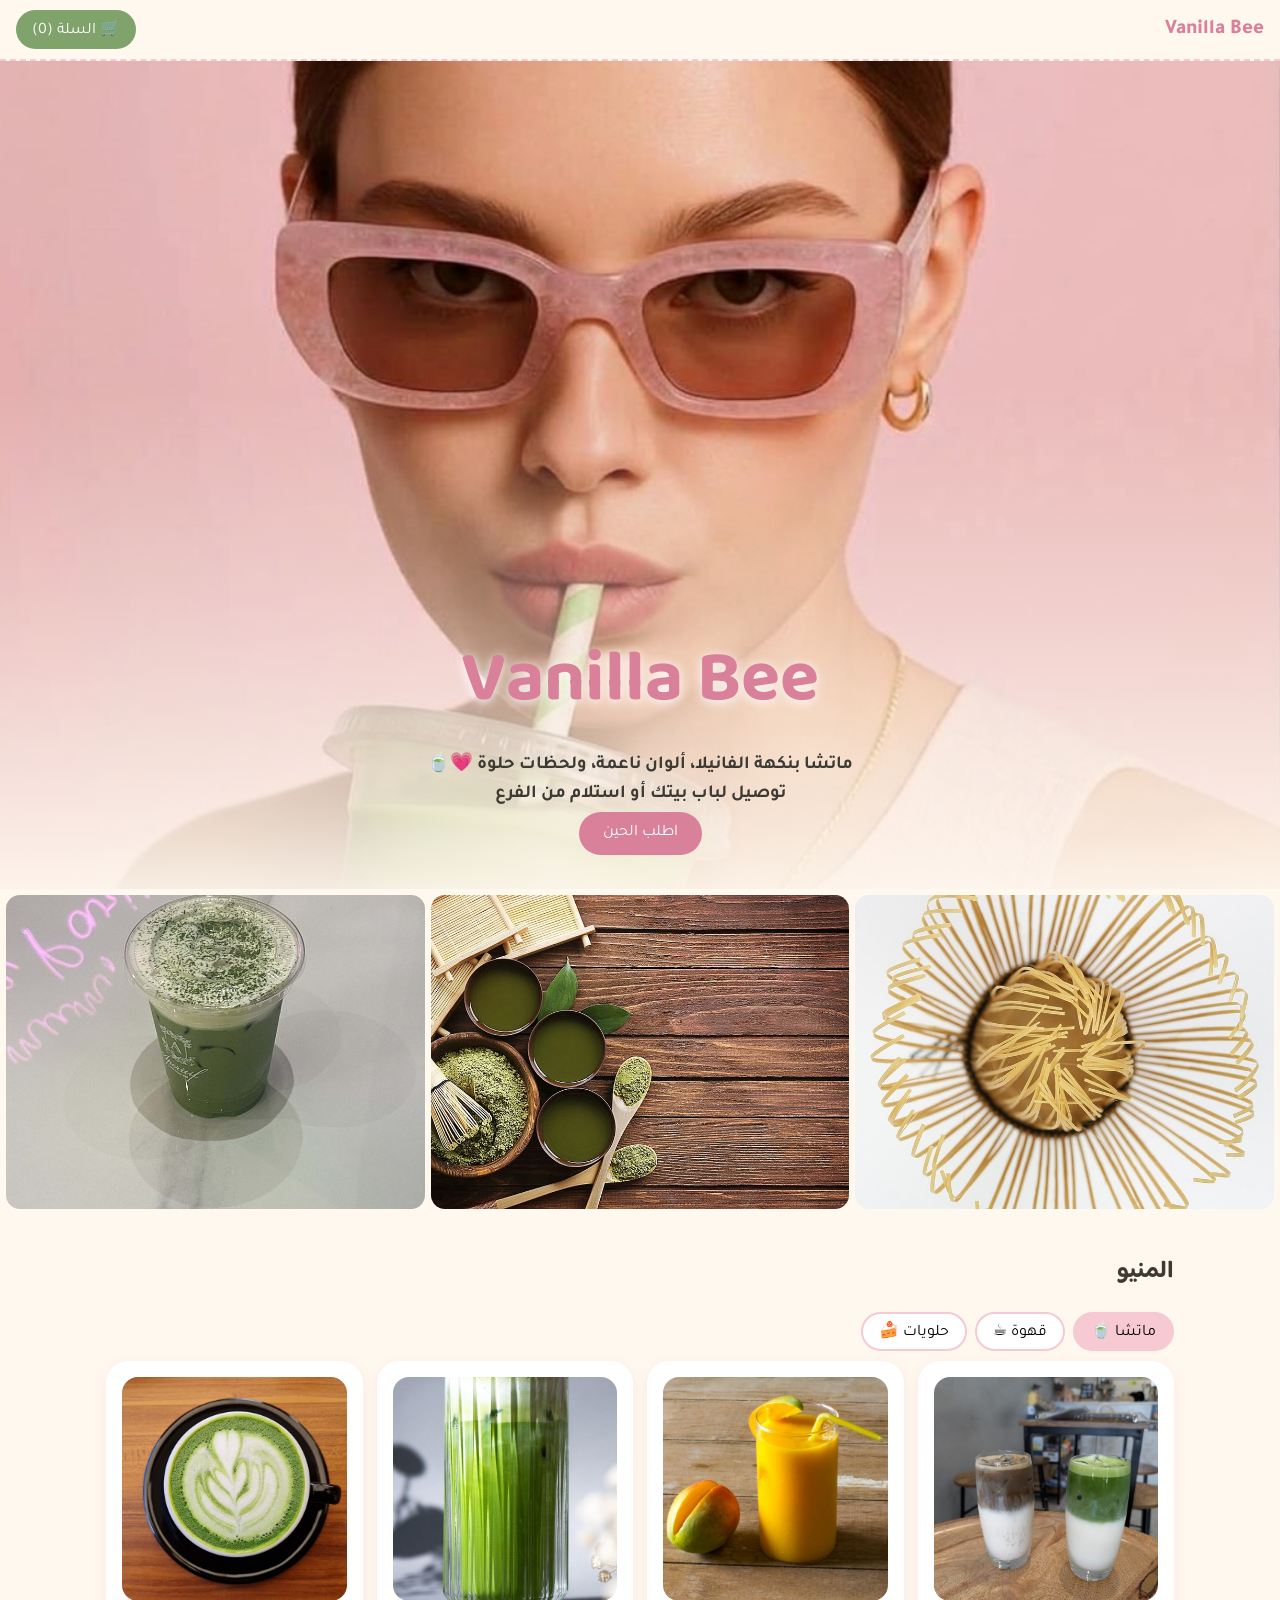
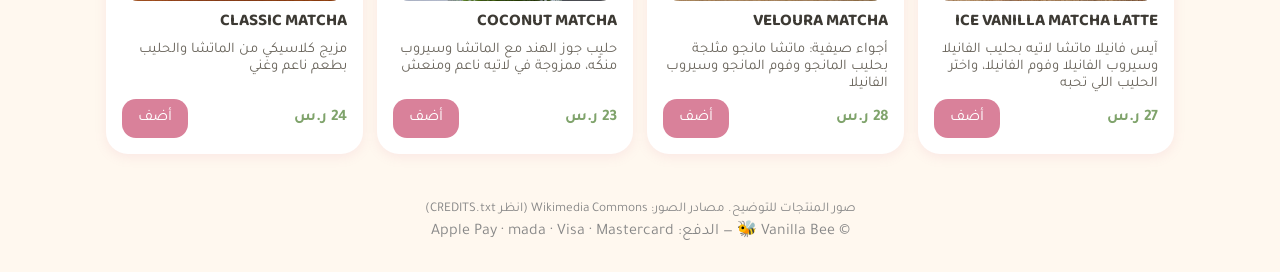
==== index.html @ fd29e679 "Fix: keep checkout fields on payment toggle, persist checkout, cache-busting, token default" ====
<!doctype html><html lang="ar" dir="rtl"><head><meta charset="utf-8"><meta name="viewport" content="width=device-width,initial-scale=1">
<title>Vanilla Bee | فانيلا بي</title>
<link rel="preconnect" href="https://fonts.googleapis.com"><link href="https://fonts.googleapis.com/css2?family=Baloo+Bhaijaan+2:wght@600;800&family=Tajawal:wght@400;700&display=swap" rel="stylesheet">
<link rel="stylesheet" href="https://cdn.moyasar.com/mpf/1.14.0/moyasar.css">
<link rel="stylesheet" href="style.css?v=202610152013"></head><body>
<header class="top"><div class="logo">Vanilla Bee</div><button class="cartbtn" id="openCart">🛒 السلة (<span id="cartCount">0</span>)</button></header>
<section class="hero"><div class="herotxt"><h1>Vanilla Bee</h1><p>ماتشا بنكهة الفانيلا، ألوان ناعمة، ولحظات حلوة 💗🍵</p><p>توصيل لباب بيتك أو استلام من الفرع</p><a class="cta" href="#menu">اطلب الحين</a></div></section>
<section class="strip"><img src="assets/gallery1.jpg" alt="مخفقة الماتشا"><img src="assets/gallery2.jpg" alt="ماتشا"><img src="assets/gallery3.jpg" alt="ماتشا لاتيه"></section>
<main id="menu"><h2>المنيو</h2><div class="tabs" id="tabs"></div><div class="grid" id="grid"></div></main>
<footer><small>صور المنتجات للتوضيح. مصادر الصور: Wikimedia Commons (انظر CREDITS.txt)</small><br>© Vanilla Bee 🐝 — الدفع: Apple Pay · mada · Visa · Mastercard</footer>

<div class="overlay" id="itemModal"><div class="sheet" id="itemSheet"></div></div>
<div class="overlay" id="cartModal"><div class="sheet" id="cartSheet"></div></div>
<script src="config.js?v=202610152013"></script><script src="menu.js?v=202610152013"></script>
<script src="https://cdn.moyasar.com/mpf/1.14.0/moyasar.js"></script>
<script src="app.js?v=202610152013"></script></body></html>
---- style.css ----
:root{--pink:#f6c9d3;--pink2:#fbe4ea;--rose:#d9819a;--matcha:#7fa36b;--matcha2:#dfead2;--cream:#fff8ef;--ink:#3d3a34}
*{box-sizing:border-box}body{margin:0;font-family:"Tajawal",system-ui,sans-serif;background:var(--cream);color:var(--ink)}
h1,h2,h3{font-family:"Baloo Bhaijaan 2","Tajawal",sans-serif}
header.top{position:sticky;top:0;z-index:20;background:#fff8efe6;backdrop-filter:blur(6px);display:flex;justify-content:space-between;align-items:center;padding:10px 16px;border-bottom:2px dashed var(--pink)}
.logo{font-weight:800;font-size:1.3rem;color:var(--rose);direction:ltr}
.cartbtn{background:var(--matcha);color:#fff;border:0;border-radius:99px;padding:8px 16px;font:inherit;cursor:pointer}
.hero{display:grid;gap:20px;padding:28px 16px;background:linear-gradient(160deg,var(--pink2),var(--matcha2))}
.hero h1{font-size:2.6rem;margin:0;color:var(--rose);direction:ltr;text-align:right}.hero p{font-size:1.15rem}
.hero .cta{display:inline-block;background:var(--rose);color:#fff;padding:12px 24px;border-radius:99px;text-decoration:none}
.gallery{display:grid;grid-template-columns:repeat(3,1fr);gap:8px}.gallery img{width:100%;aspect-ratio:3/4;object-fit:cover;border-radius:18px;border:3px solid #fff;box-shadow:0 4px 14px #0001}
.gallery img:first-child{grid-column:span 2;grid-row:span 2;aspect-ratio:auto;height:100%}
@media(min-width:860px){.hero{grid-template-columns:1fr 1.1fr;align-items:center;padding:60px 6vw}.hero h1{font-size:4rem}}
main{padding:16px;max-width:1100px;margin:auto}
.tabs{display:flex;gap:8px;overflow:auto;margin:10px 0}.tabs button{border:2px solid var(--pink);background:#fff;border-radius:99px;padding:6px 16px;font:inherit;cursor:pointer}.tabs button.on{background:var(--pink)}
.grid{display:grid;gap:14px;grid-template-columns:repeat(auto-fill,minmax(240px,1fr))}
.card{background:#fff;border-radius:22px;padding:16px;box-shadow:0 3px 12px #d9819a22;display:flex;flex-direction:column;gap:6px}
.card .em{font-size:2.4rem}.card h3{margin:0;direction:ltr;text-align:right;font-size:1.05rem}.card p{margin:0;font-size:.92rem;flex:1;color:#6b665d}
.row{display:flex;justify-content:space-between;align-items:center}.price{font-weight:700;color:var(--matcha)}
.btn{background:var(--rose);color:#fff;border:0;border-radius:14px;padding:10px 16px;font:inherit;cursor:pointer}.btn:disabled{opacity:.45;cursor:not-allowed}
.btn.g{background:var(--matcha)}.btn.ghost{background:#fff;color:var(--ink);border:1px solid #ccc}
.overlay{position:fixed;inset:0;background:#0006;display:none;z-index:50;align-items:flex-end;justify-content:center}.overlay.open{display:flex}
.sheet{background:var(--cream);width:100%;max-width:560px;max-height:92vh;overflow:auto;border-radius:24px 24px 0 0;padding:18px}
@media(min-width:600px){.overlay{align-items:center}.sheet{border-radius:24px}}
fieldset{border:1px solid var(--pink);border-radius:14px;margin:10px 0}legend{font-weight:700}.req{color:#c33;font-size:.85rem}
label.opt{display:flex;gap:8px;padding:5px 0;cursor:pointer}
input[type=text],input[type=tel],textarea,select{width:100%;padding:10px;border:1px solid #ddd;border-radius:10px;font:inherit;margin:4px 0 10px}
.err{color:#c33;font-size:.85rem;min-height:1em}
.ci{border-bottom:1px dashed #ddd;padding:8px 0}.ci small{color:#777;display:block}.qty button{width:30px;height:30px;border-radius:50%;border:1px solid var(--rose);background:#fff;cursor:pointer}
.notice{background:#fff3cd;border:1px solid #f0d58c;padding:10px;border-radius:10px;font-size:.9rem;margin:8px 0}
.paybadges{display:flex;gap:8px;flex-wrap:wrap;margin:6px 0}.paybadges span{background:#fff;border:1px solid #ddd;border-radius:8px;padding:4px 10px;font-size:.85rem;direction:ltr}
footer{text-align:center;padding:30px;color:#888}.bee{display:inline-block;animation:fly 3s ease-in-out infinite}@keyframes fly{50%{transform:translate(-8px,-6px) rotate(-8deg)}}
.pimg{width:100%;aspect-ratio:1;object-fit:cover;border-radius:16px}

.hero{position:relative;display:flex!important;align-items:flex-end;min-height:88vh;padding:0!important;background:#f3bfc8 url(assets/hero.jpg) center 30%/cover no-repeat}
.hero:after{content:"";position:absolute;inset:0;background:linear-gradient(to top,#fff8efee 0%,#fff8ef55 35%,transparent 60%)}
.herotxt{position:relative;z-index:1;padding:24px 20px 34px;width:100%;text-align:center}
.herotxt h1{text-align:center!important;font-size:3rem;text-shadow:0 2px 12px #fff}.herotxt p{margin:6px 0;font-weight:700}
@media(min-width:860px){.hero{min-height:92vh;background-position:center 25%}.herotxt h1{font-size:4.5rem!important}}
.strip{display:grid;grid-template-columns:repeat(3,1fr);gap:6px;padding:6px}.strip img{width:100%;aspect-ratio:4/3;object-fit:cover;border-radius:14px}
.state-accepted{background:#dfead2;border-color:#7fa36b}.state-rejected{background:#f8d0d0;border-color:#d98b8b}
.paylabel{font-weight:700;margin:12px 0 6px}
.paytoggle{display:grid;grid-template-columns:1fr 1fr;gap:6px;background:#fff;border:1px solid var(--pink);border-radius:16px;padding:4px}
.paytoggle button{border:0;background:transparent;border-radius:12px;padding:12px 6px;font:inherit;font-weight:700;color:var(--ink);cursor:pointer}
.paytoggle button.on{background:var(--matcha);color:#fff}
[hidden]{display:none!important}
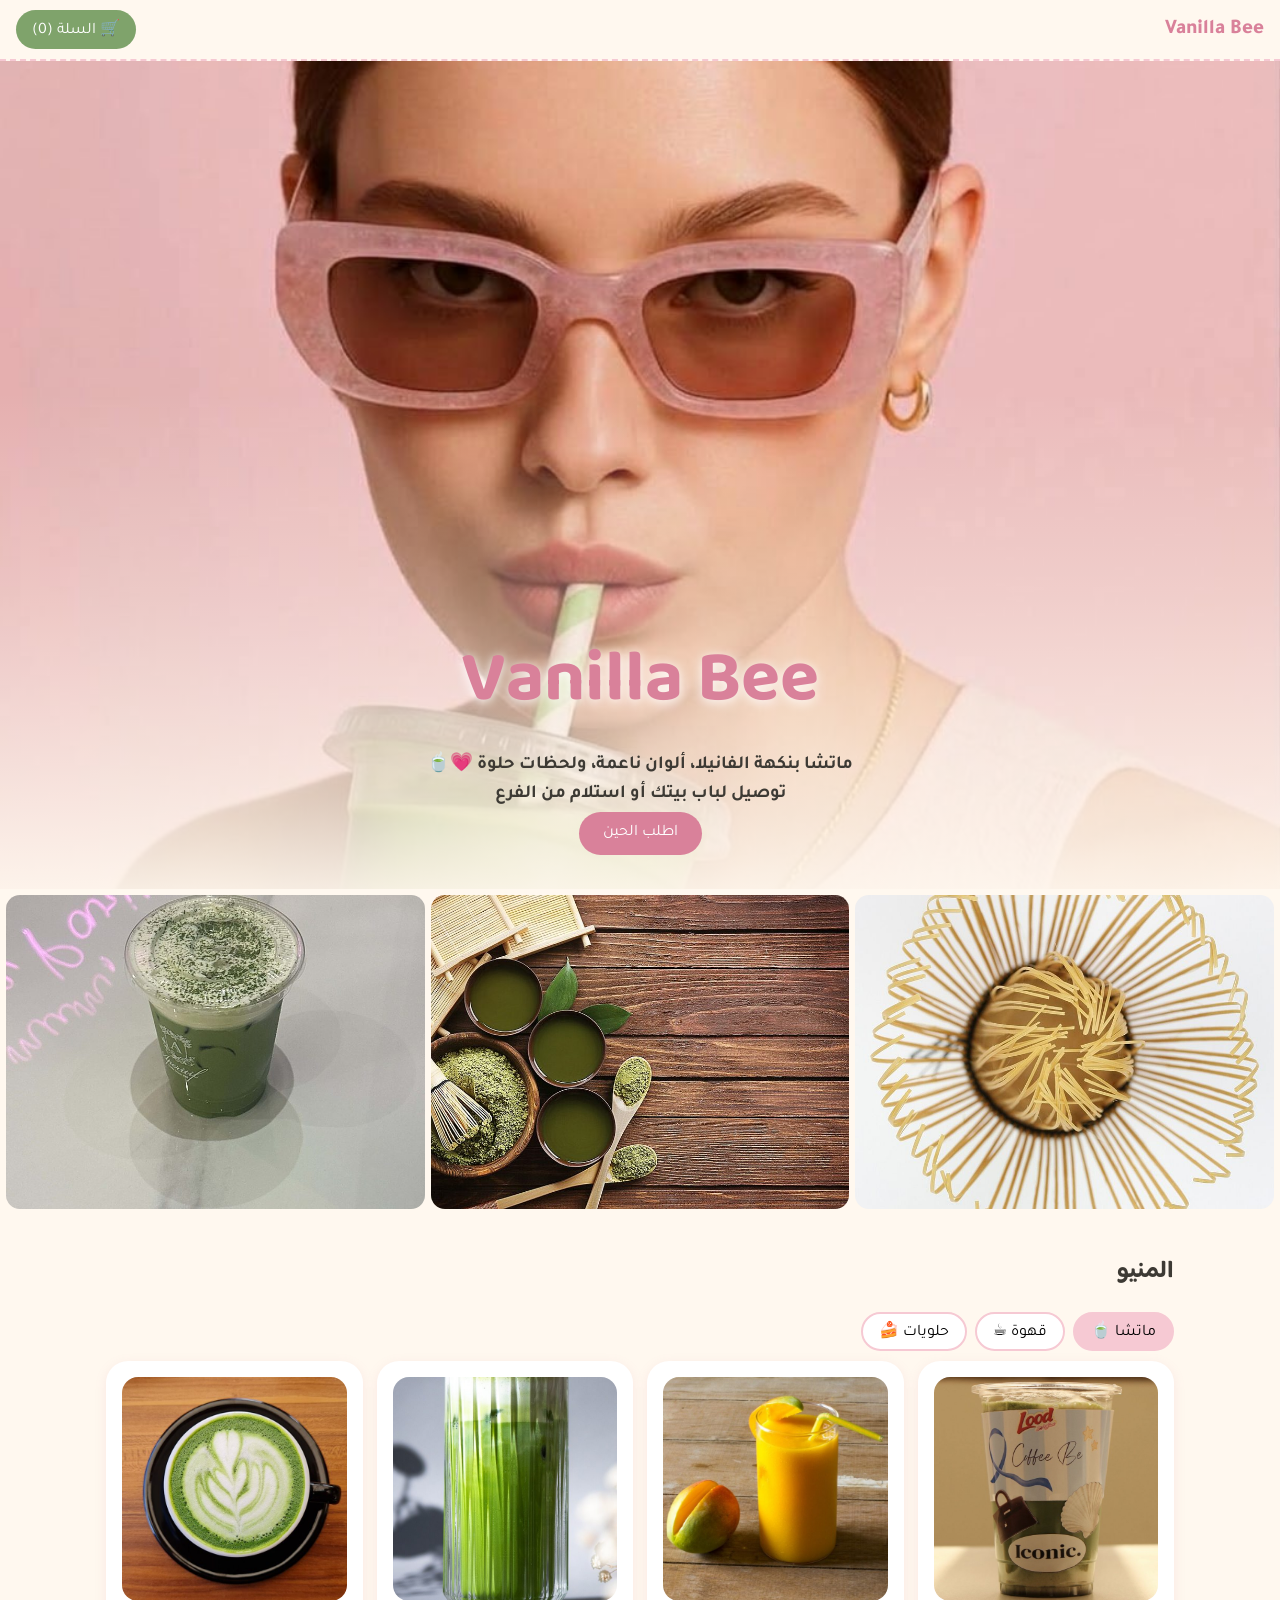
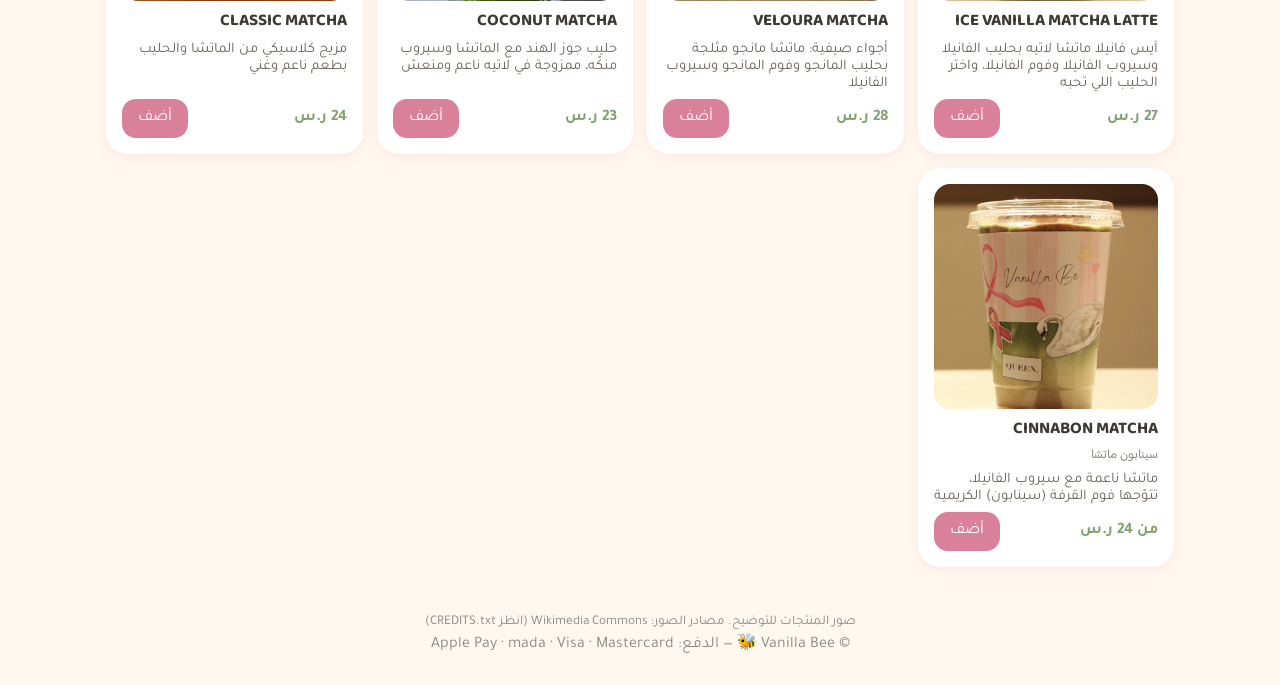
==== commit f093d3e2: "Menu: Cinnabon Matcha (sizes, limited milks), coffee without options, new photos" ====
--- a/index.html
+++ b/index.html
@@ -2,7 +2,7 @@
 <title>Vanilla Bee | فانيلا بي</title>
 <link rel="preconnect" href="https://fonts.googleapis.com"><link href="https://fonts.googleapis.com/css2?family=Baloo+Bhaijaan+2:wght@600;800&family=Tajawal:wght@400;700&display=swap" rel="stylesheet">
 <link rel="stylesheet" href="https://cdn.moyasar.com/mpf/1.14.0/moyasar.css">
-<link rel="stylesheet" href="style.css?v=202610152013"></head><body>
+<link rel="stylesheet" href="style.css?v=202610152206"></head><body>
 <header class="top"><div class="logo">Vanilla Bee</div><button class="cartbtn" id="openCart">🛒 السلة (<span id="cartCount">0</span>)</button></header>
 <section class="hero"><div class="herotxt"><h1>Vanilla Bee</h1><p>ماتشا بنكهة الفانيلا، ألوان ناعمة، ولحظات حلوة 💗🍵</p><p>توصيل لباب بيتك أو استلام من الفرع</p><a class="cta" href="#menu">اطلب الحين</a></div></section>
 <section class="strip"><img src="assets/gallery1.jpg" alt="مخفقة الماتشا"><img src="assets/gallery2.jpg" alt="ماتشا"><img src="assets/gallery3.jpg" alt="ماتشا لاتيه"></section>
@@ -11,6 +11,6 @@
 
 <div class="overlay" id="itemModal"><div class="sheet" id="itemSheet"></div></div>
 <div class="overlay" id="cartModal"><div class="sheet" id="cartSheet"></div></div>
-<script src="config.js?v=202610152013"></script><script src="menu.js?v=202610152013"></script>
+<script src="config.js?v=202610152206"></script><script src="menu.js?v=202610152206"></script>
 <script src="https://cdn.moyasar.com/mpf/1.14.0/moyasar.js"></script>
-<script src="app.js?v=202610152013"></script></body></html>
+<script src="app.js?v=202610152206"></script></body></html>
--- a/style.css
+++ b/style.css
@@ -43,3 +43,12 @@
 .paytoggle button{border:0;background:transparent;border-radius:12px;padding:12px 6px;font:inherit;font-weight:700;color:var(--ink);cursor:pointer}
 .paytoggle button.on{background:var(--matcha);color:#fff}
 [hidden]{display:none!important}
+.track{list-style:none;display:flex;gap:4px;padding:0;margin:14px 0;counter-reset:s}
+.track li{flex:1;text-align:center;font-size:.72rem;color:#aaa;position:relative;padding-top:4px}
+.track li span{display:flex;align-items:center;justify-content:center;width:36px;height:36px;margin:0 auto 4px;border-radius:50%;background:#eee;font-size:1.05rem;filter:grayscale(1);opacity:.6}
+.track li.done span{background:var(--matcha2);filter:none;opacity:1}.track li.done{color:var(--matcha)}
+.track li.cur span{background:var(--pink);filter:none;opacity:1;box-shadow:0 0 0 4px #f6c9d366;animation:pulse 1.6s infinite}.track li.cur{color:var(--ink);font-weight:700}
+@keyframes pulse{50%{box-shadow:0 0 0 8px #f6c9d322}}
+.rate{margin:12px 0;gap:8px}.starsel{display:flex;gap:6px;direction:ltr;justify-content:center}
+.starsel button{font-size:2.1rem;background:none;border:0;color:#ddd;cursor:pointer;padding:0 2px}.starsel button.on{color:#e0a030}
+.card h3 small.ar{display:block;font-size:.82rem;color:#8a857c;direction:rtl;font-weight:400}
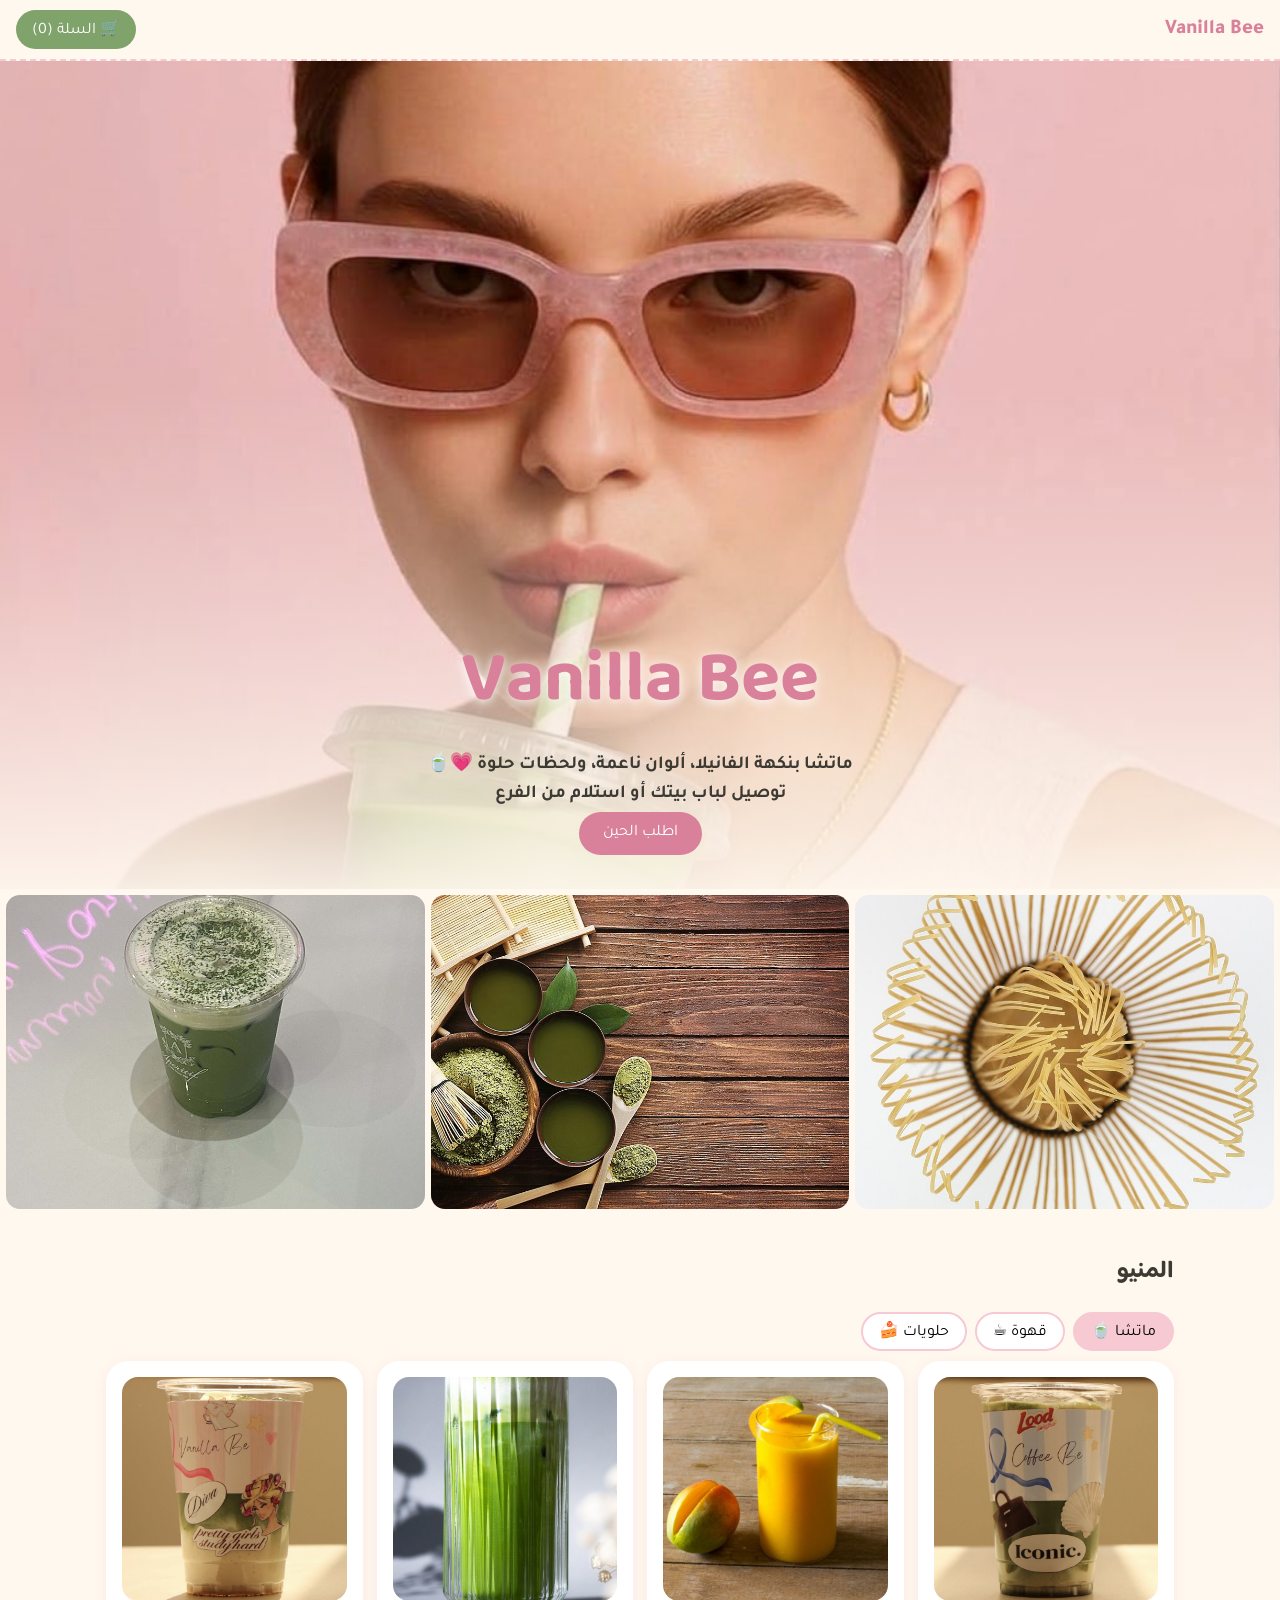
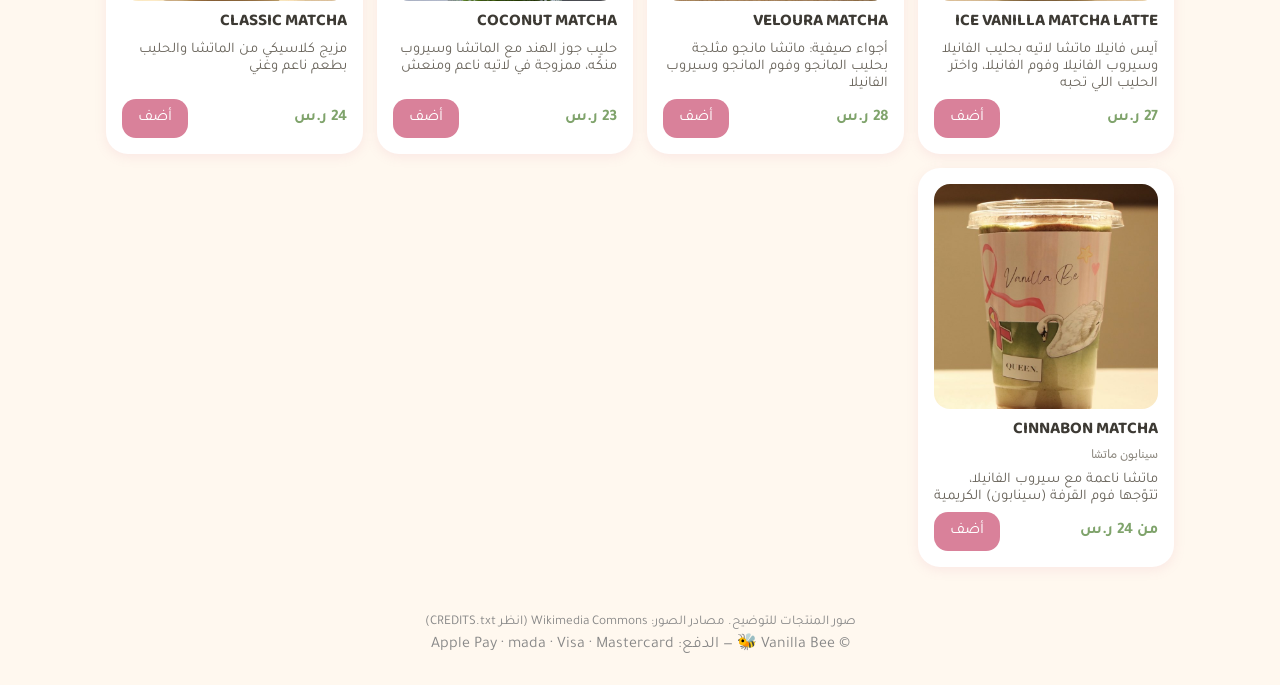
==== commit 52434293: "Menu: new Classic Matcha photo" ====
--- a/index.html
+++ b/index.html
@@ -2,7 +2,7 @@
 <title>Vanilla Bee | فانيلا بي</title>
 <link rel="preconnect" href="https://fonts.googleapis.com"><link href="https://fonts.googleapis.com/css2?family=Baloo+Bhaijaan+2:wght@600;800&family=Tajawal:wght@400;700&display=swap" rel="stylesheet">
 <link rel="stylesheet" href="https://cdn.moyasar.com/mpf/1.14.0/moyasar.css">
-<link rel="stylesheet" href="style.css?v=202610152206"></head><body>
+<link rel="stylesheet" href="style.css?v=202610152207"></head><body>
 <header class="top"><div class="logo">Vanilla Bee</div><button class="cartbtn" id="openCart">🛒 السلة (<span id="cartCount">0</span>)</button></header>
 <section class="hero"><div class="herotxt"><h1>Vanilla Bee</h1><p>ماتشا بنكهة الفانيلا، ألوان ناعمة، ولحظات حلوة 💗🍵</p><p>توصيل لباب بيتك أو استلام من الفرع</p><a class="cta" href="#menu">اطلب الحين</a></div></section>
 <section class="strip"><img src="assets/gallery1.jpg" alt="مخفقة الماتشا"><img src="assets/gallery2.jpg" alt="ماتشا"><img src="assets/gallery3.jpg" alt="ماتشا لاتيه"></section>
@@ -11,6 +11,6 @@
 
 <div class="overlay" id="itemModal"><div class="sheet" id="itemSheet"></div></div>
 <div class="overlay" id="cartModal"><div class="sheet" id="cartSheet"></div></div>
-<script src="config.js?v=202610152206"></script><script src="menu.js?v=202610152206"></script>
+<script src="config.js?v=202610152207"></script><script src="menu.js?v=202610152207"></script>
 <script src="https://cdn.moyasar.com/mpf/1.14.0/moyasar.js"></script>
-<script src="app.js?v=202610152206"></script></body></html>
+<script src="app.js?v=202610152207"></script></body></html>
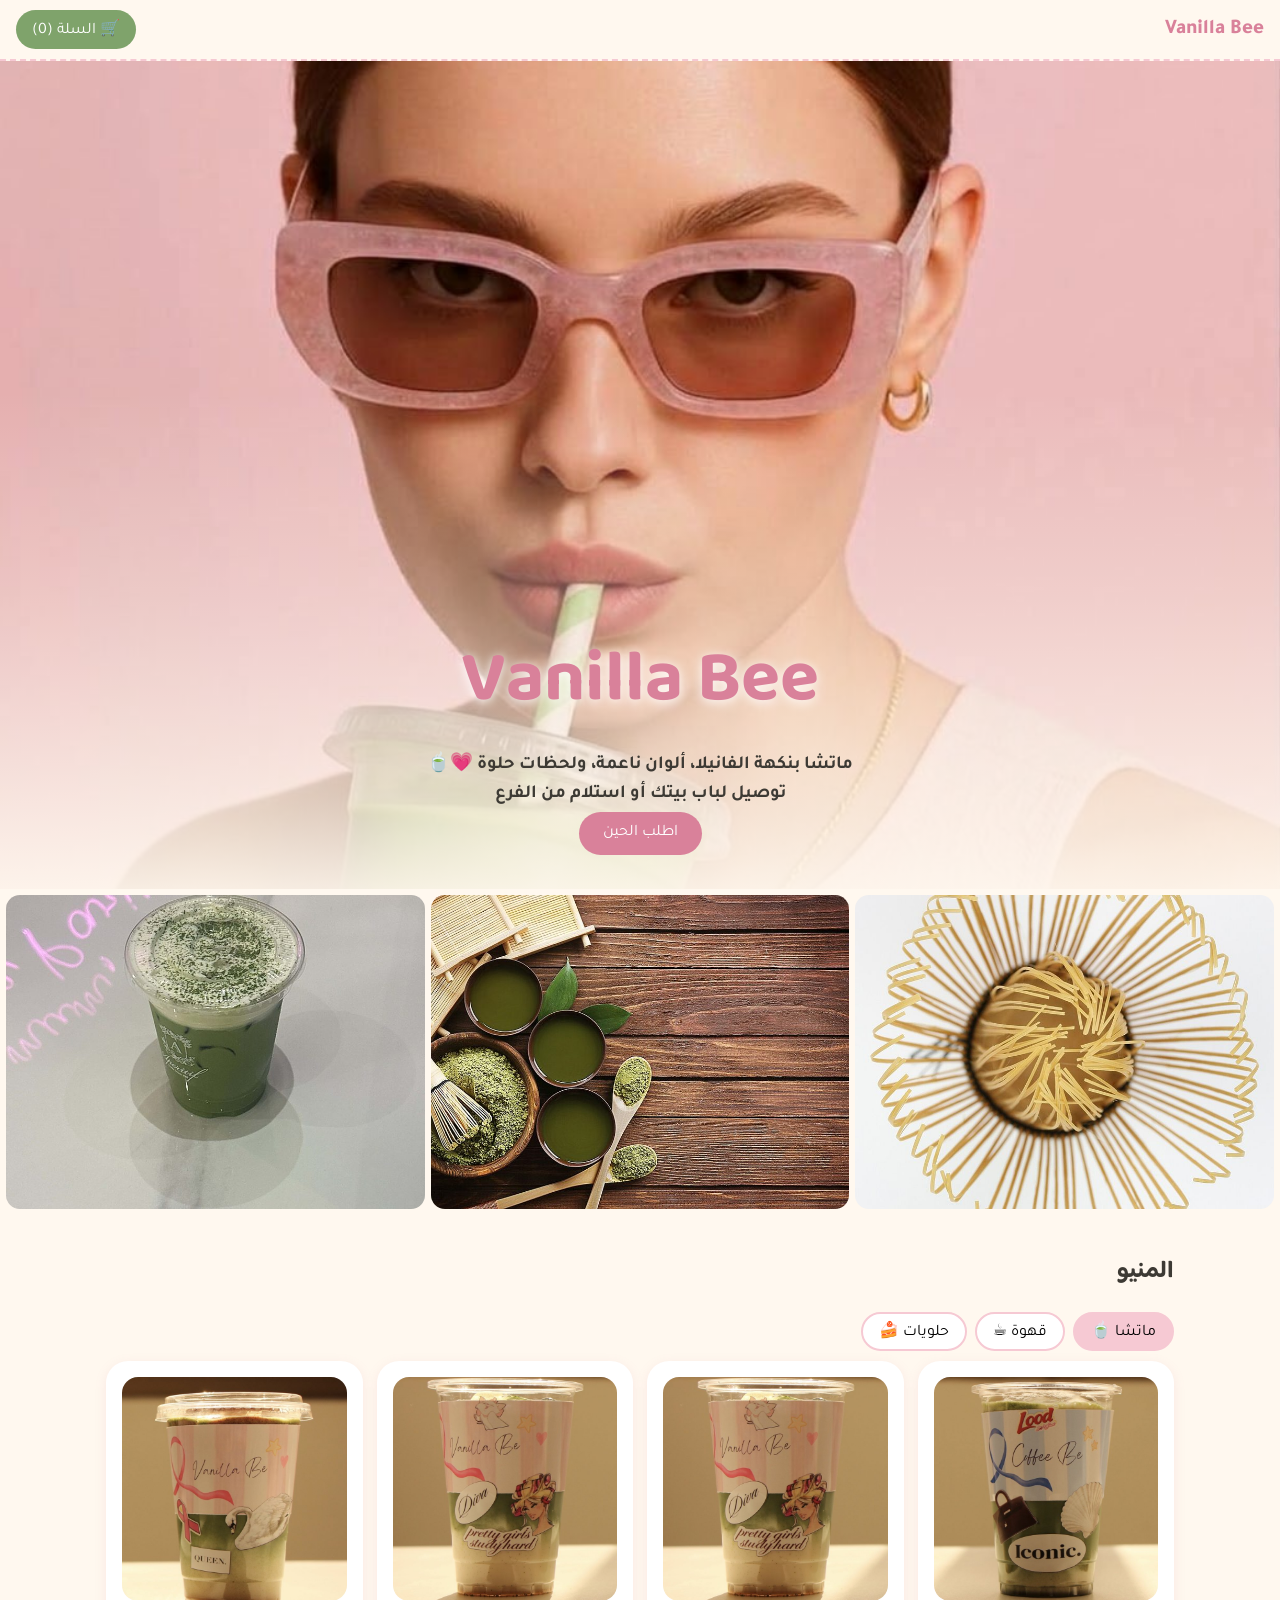
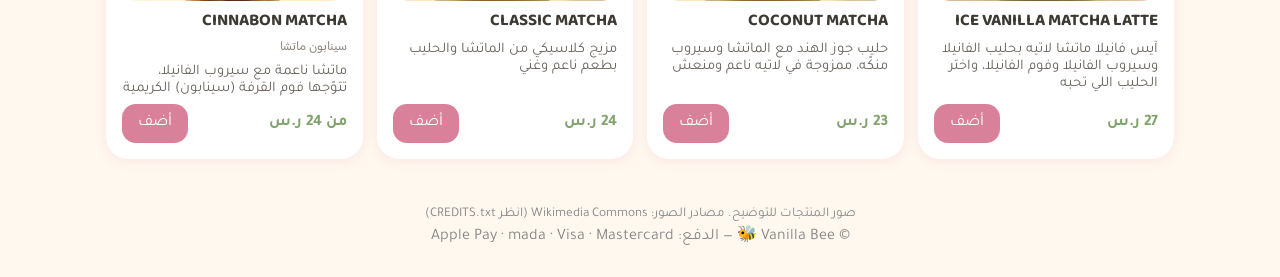
==== commit cf8ad495: "Menu: remove Veloura, Coconut photo" ====
--- a/index.html
+++ b/index.html
@@ -2,7 +2,7 @@
 <title>Vanilla Bee | فانيلا بي</title>
 <link rel="preconnect" href="https://fonts.googleapis.com"><link href="https://fonts.googleapis.com/css2?family=Baloo+Bhaijaan+2:wght@600;800&family=Tajawal:wght@400;700&display=swap" rel="stylesheet">
 <link rel="stylesheet" href="https://cdn.moyasar.com/mpf/1.14.0/moyasar.css">
-<link rel="stylesheet" href="style.css?v=202610152207"></head><body>
+<link rel="stylesheet" href="style.css?v=202610152250c"></head><body>
 <header class="top"><div class="logo">Vanilla Bee</div><button class="cartbtn" id="openCart">🛒 السلة (<span id="cartCount">0</span>)</button></header>
 <section class="hero"><div class="herotxt"><h1>Vanilla Bee</h1><p>ماتشا بنكهة الفانيلا، ألوان ناعمة، ولحظات حلوة 💗🍵</p><p>توصيل لباب بيتك أو استلام من الفرع</p><a class="cta" href="#menu">اطلب الحين</a></div></section>
 <section class="strip"><img src="assets/gallery1.jpg" alt="مخفقة الماتشا"><img src="assets/gallery2.jpg" alt="ماتشا"><img src="assets/gallery3.jpg" alt="ماتشا لاتيه"></section>
@@ -11,6 +11,6 @@
 
 <div class="overlay" id="itemModal"><div class="sheet" id="itemSheet"></div></div>
 <div class="overlay" id="cartModal"><div class="sheet" id="cartSheet"></div></div>
-<script src="config.js?v=202610152207"></script><script src="menu.js?v=202610152207"></script>
+<script src="config.js?v=202610152250c"></script><script src="menu.js?v=202610152250c"></script>
 <script src="https://cdn.moyasar.com/mpf/1.14.0/moyasar.js"></script>
-<script src="app.js?v=202610152207"></script></body></html>
+<script src="app.js?v=202610152250c"></script></body></html>
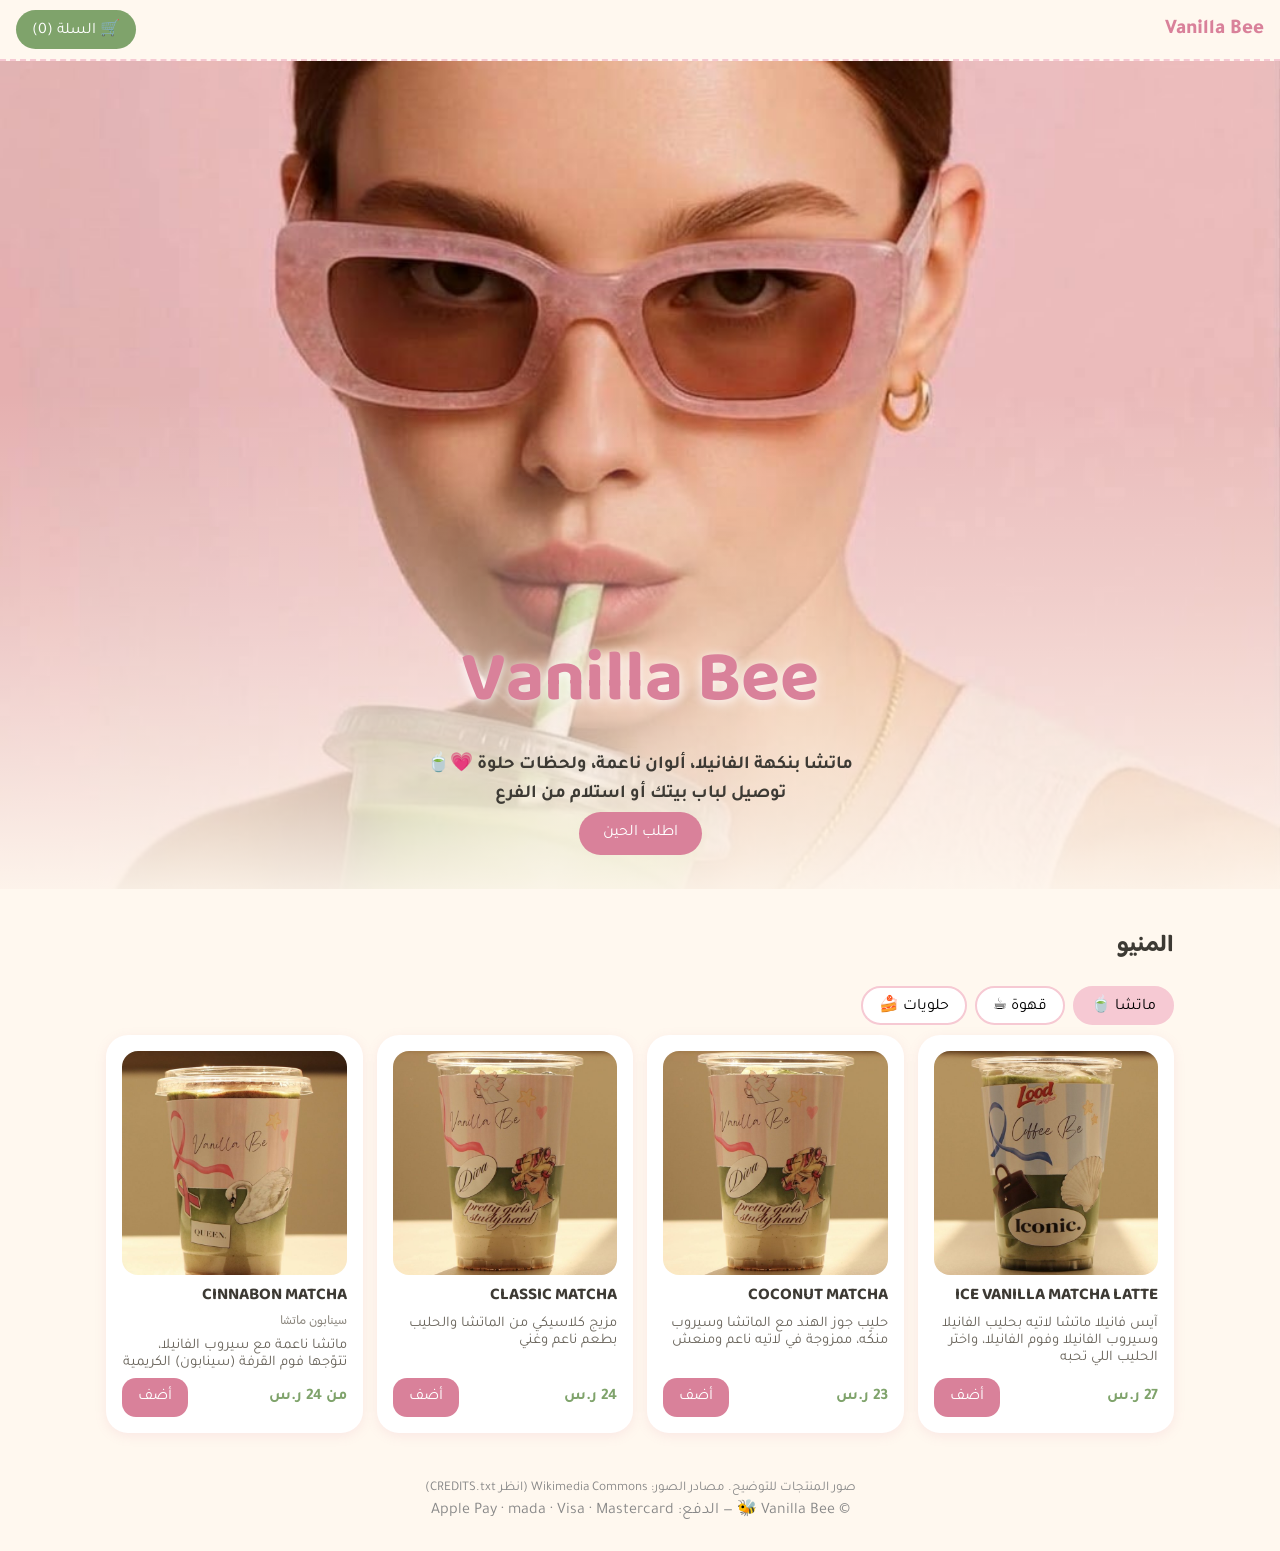
==== commit 0b7b3fc0: "Remove gallery strip" ====
--- a/index.html
+++ b/index.html
@@ -2,15 +2,14 @@
 <title>Vanilla Bee | فانيلا بي</title>
 <link rel="preconnect" href="https://fonts.googleapis.com"><link href="https://fonts.googleapis.com/css2?family=Baloo+Bhaijaan+2:wght@600;800&family=Tajawal:wght@400;700&display=swap" rel="stylesheet">
 <link rel="stylesheet" href="https://cdn.moyasar.com/mpf/1.14.0/moyasar.css">
-<link rel="stylesheet" href="style.css?v=202610152250c"></head><body>
+<link rel="stylesheet" href="style.css?v=202610152254d"></head><body>
 <header class="top"><div class="logo">Vanilla Bee</div><button class="cartbtn" id="openCart">🛒 السلة (<span id="cartCount">0</span>)</button></header>
 <section class="hero"><div class="herotxt"><h1>Vanilla Bee</h1><p>ماتشا بنكهة الفانيلا، ألوان ناعمة، ولحظات حلوة 💗🍵</p><p>توصيل لباب بيتك أو استلام من الفرع</p><a class="cta" href="#menu">اطلب الحين</a></div></section>
-<section class="strip"><img src="assets/gallery1.jpg" alt="مخفقة الماتشا"><img src="assets/gallery2.jpg" alt="ماتشا"><img src="assets/gallery3.jpg" alt="ماتشا لاتيه"></section>
 <main id="menu"><h2>المنيو</h2><div class="tabs" id="tabs"></div><div class="grid" id="grid"></div></main>
 <footer><small>صور المنتجات للتوضيح. مصادر الصور: Wikimedia Commons (انظر CREDITS.txt)</small><br>© Vanilla Bee 🐝 — الدفع: Apple Pay · mada · Visa · Mastercard</footer>
 
 <div class="overlay" id="itemModal"><div class="sheet" id="itemSheet"></div></div>
 <div class="overlay" id="cartModal"><div class="sheet" id="cartSheet"></div></div>
-<script src="config.js?v=202610152250c"></script><script src="menu.js?v=202610152250c"></script>
+<script src="config.js?v=202610152254d"></script><script src="menu.js?v=202610152254d"></script>
 <script src="https://cdn.moyasar.com/mpf/1.14.0/moyasar.js"></script>
-<script src="app.js?v=202610152250c"></script></body></html>
+<script src="app.js?v=202610152254d"></script></body></html>
--- a/style.css
+++ b/style.css
@@ -7,8 +7,6 @@
 .hero{display:grid;gap:20px;padding:28px 16px;background:linear-gradient(160deg,var(--pink2),var(--matcha2))}
 .hero h1{font-size:2.6rem;margin:0;color:var(--rose);direction:ltr;text-align:right}.hero p{font-size:1.15rem}
 .hero .cta{display:inline-block;background:var(--rose);color:#fff;padding:12px 24px;border-radius:99px;text-decoration:none}
-.gallery{display:grid;grid-template-columns:repeat(3,1fr);gap:8px}.gallery img{width:100%;aspect-ratio:3/4;object-fit:cover;border-radius:18px;border:3px solid #fff;box-shadow:0 4px 14px #0001}
-.gallery img:first-child{grid-column:span 2;grid-row:span 2;aspect-ratio:auto;height:100%}
 @media(min-width:860px){.hero{grid-template-columns:1fr 1.1fr;align-items:center;padding:60px 6vw}.hero h1{font-size:4rem}}
 main{padding:16px;max-width:1100px;margin:auto}
 .tabs{display:flex;gap:8px;overflow:auto;margin:10px 0}.tabs button{border:2px solid var(--pink);background:#fff;border-radius:99px;padding:6px 16px;font:inherit;cursor:pointer}.tabs button.on{background:var(--pink)}
@@ -36,7 +34,6 @@
 .herotxt{position:relative;z-index:1;padding:24px 20px 34px;width:100%;text-align:center}
 .herotxt h1{text-align:center!important;font-size:3rem;text-shadow:0 2px 12px #fff}.herotxt p{margin:6px 0;font-weight:700}
 @media(min-width:860px){.hero{min-height:92vh;background-position:center 25%}.herotxt h1{font-size:4.5rem!important}}
-.strip{display:grid;grid-template-columns:repeat(3,1fr);gap:6px;padding:6px}.strip img{width:100%;aspect-ratio:4/3;object-fit:cover;border-radius:14px}
 .state-accepted{background:#dfead2;border-color:#7fa36b}.state-rejected{background:#f8d0d0;border-color:#d98b8b}
 .paylabel{font-weight:700;margin:12px 0 6px}
 .paytoggle{display:grid;grid-template-columns:1fr 1fr;gap:6px;background:#fff;border:1px solid var(--pink);border-radius:16px;padding:4px}
